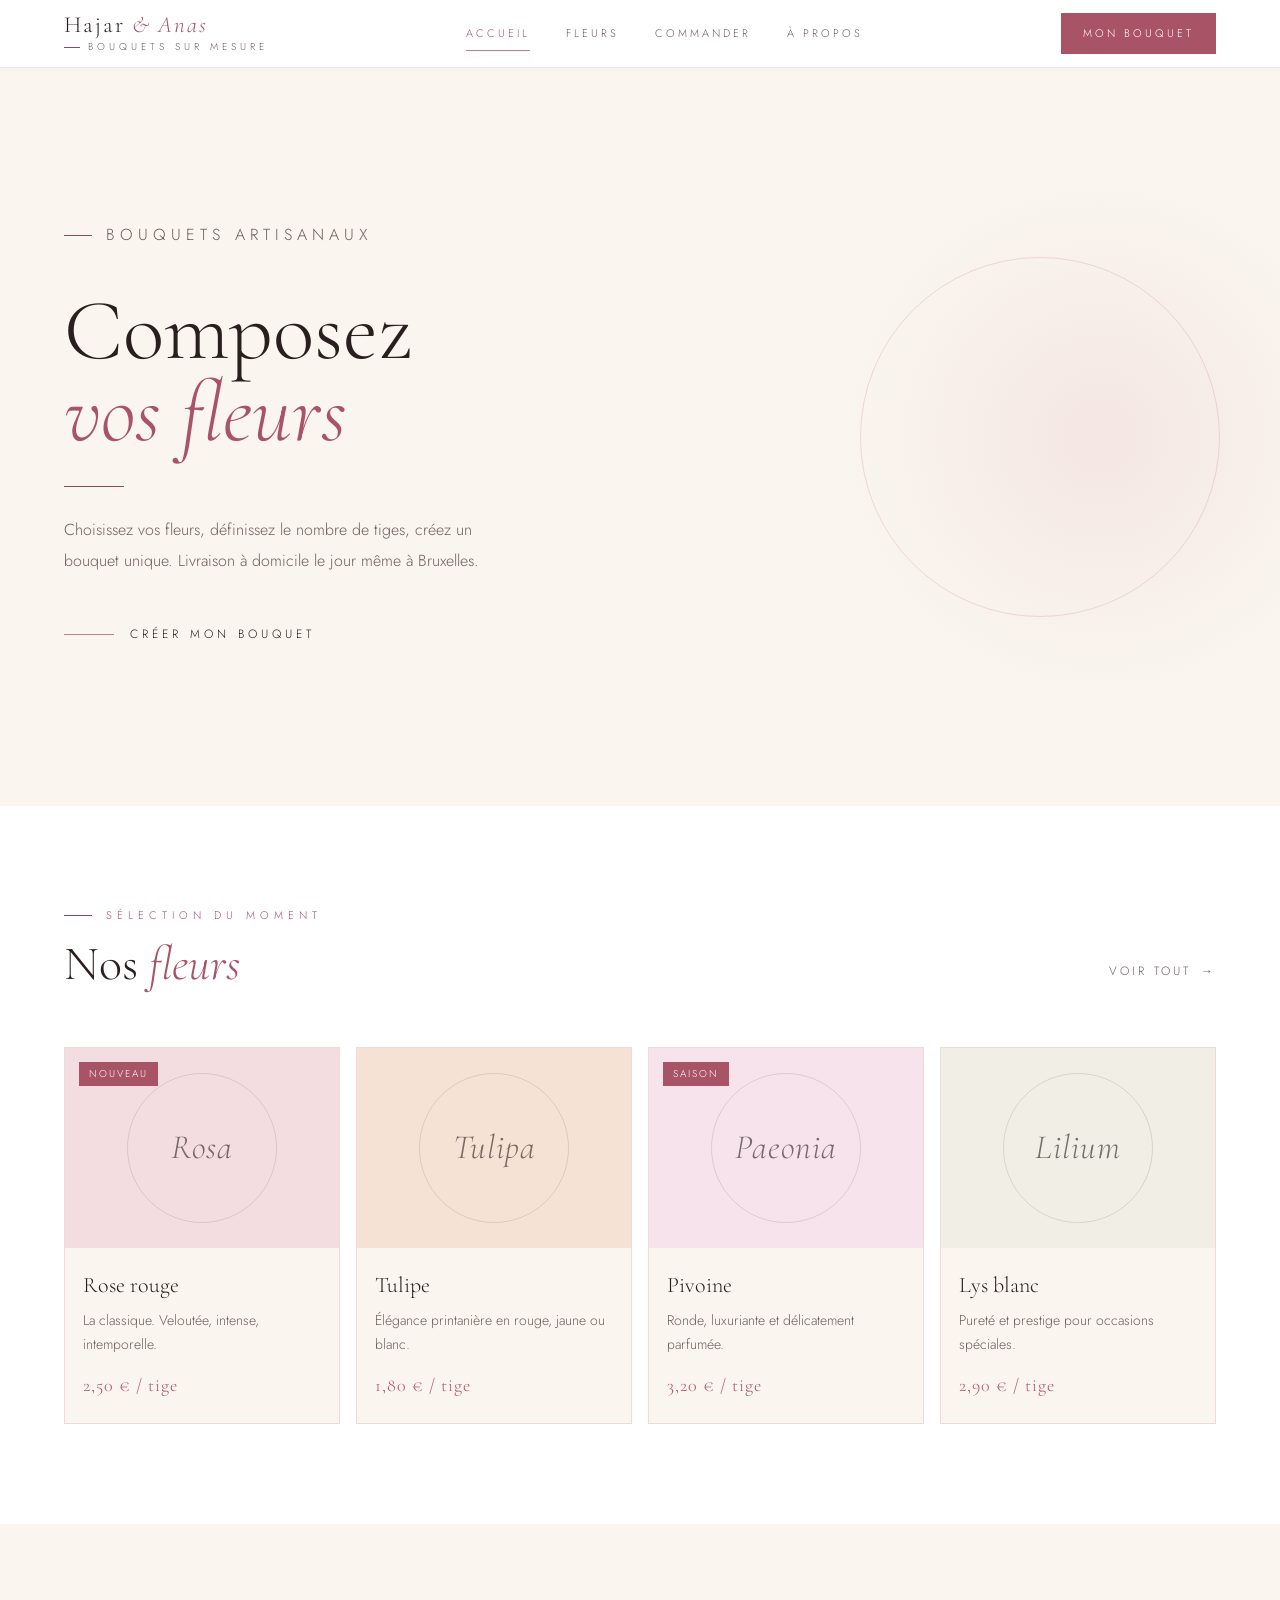
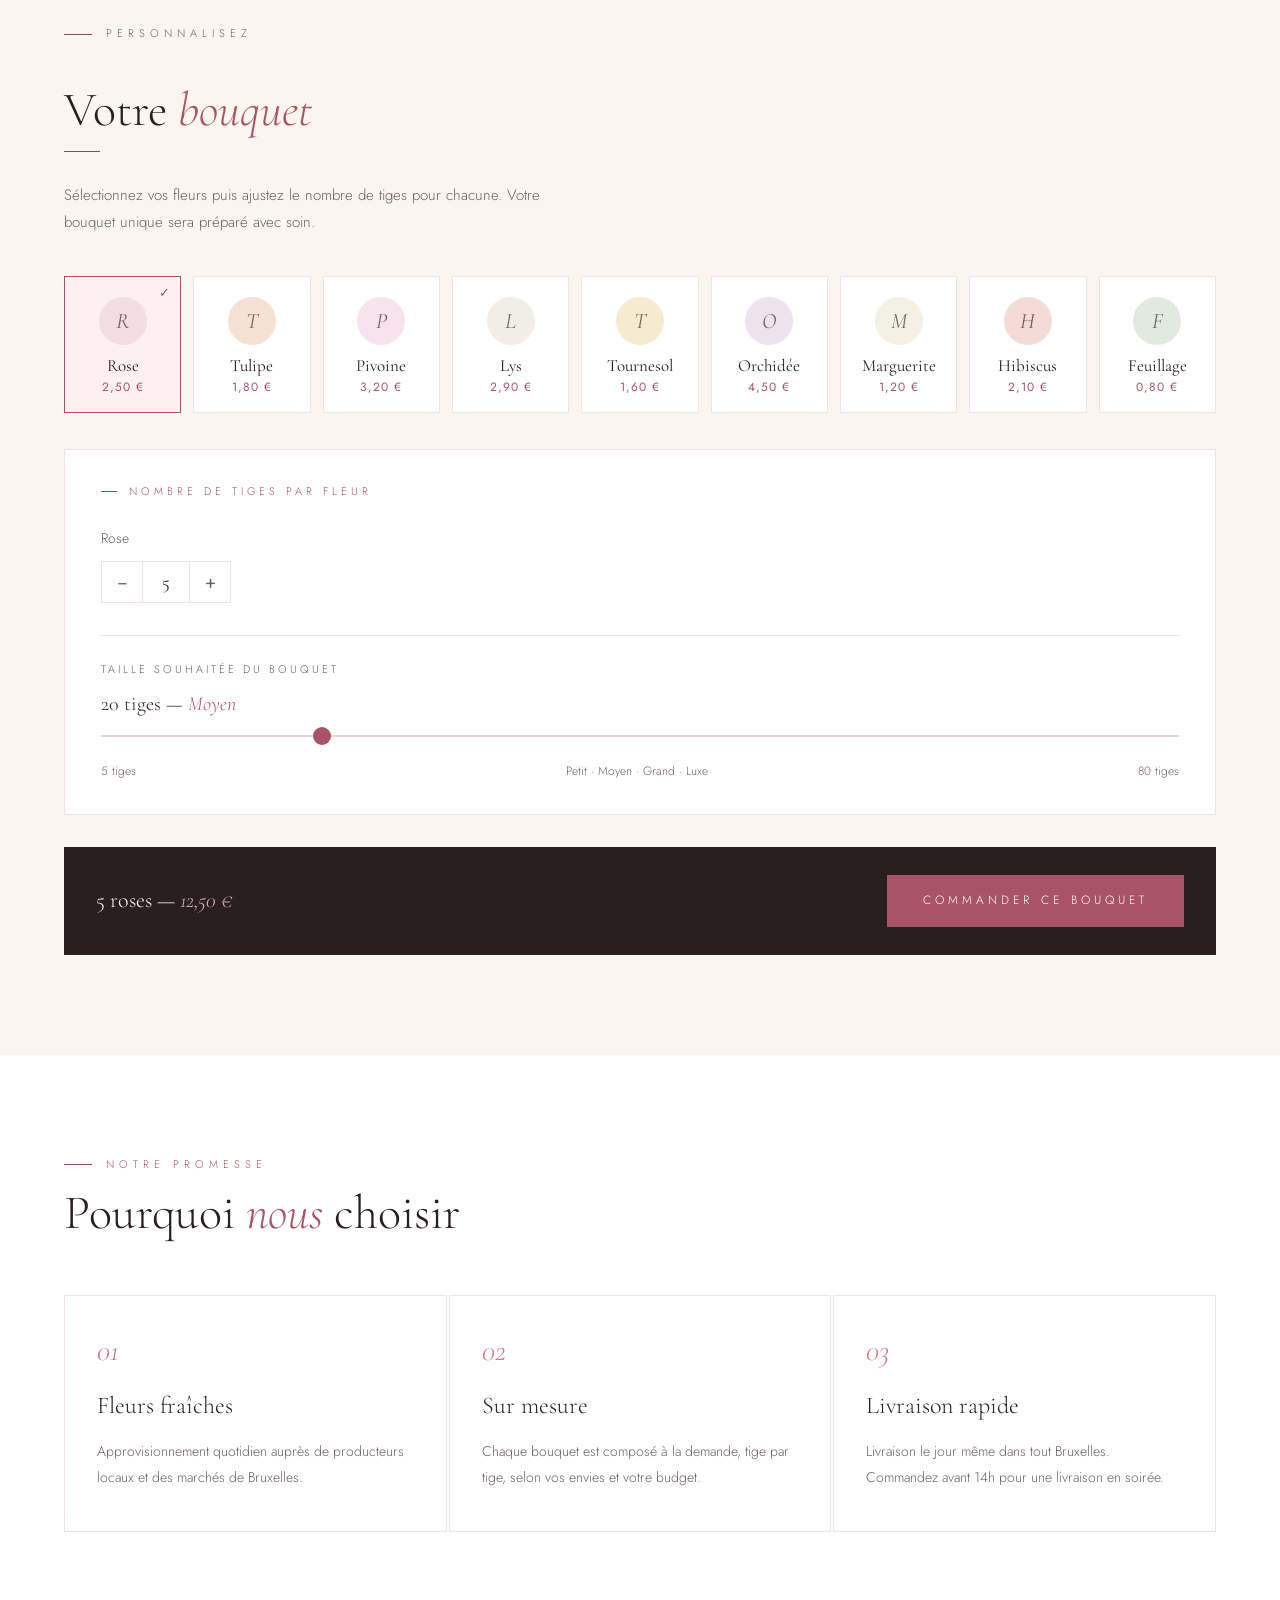
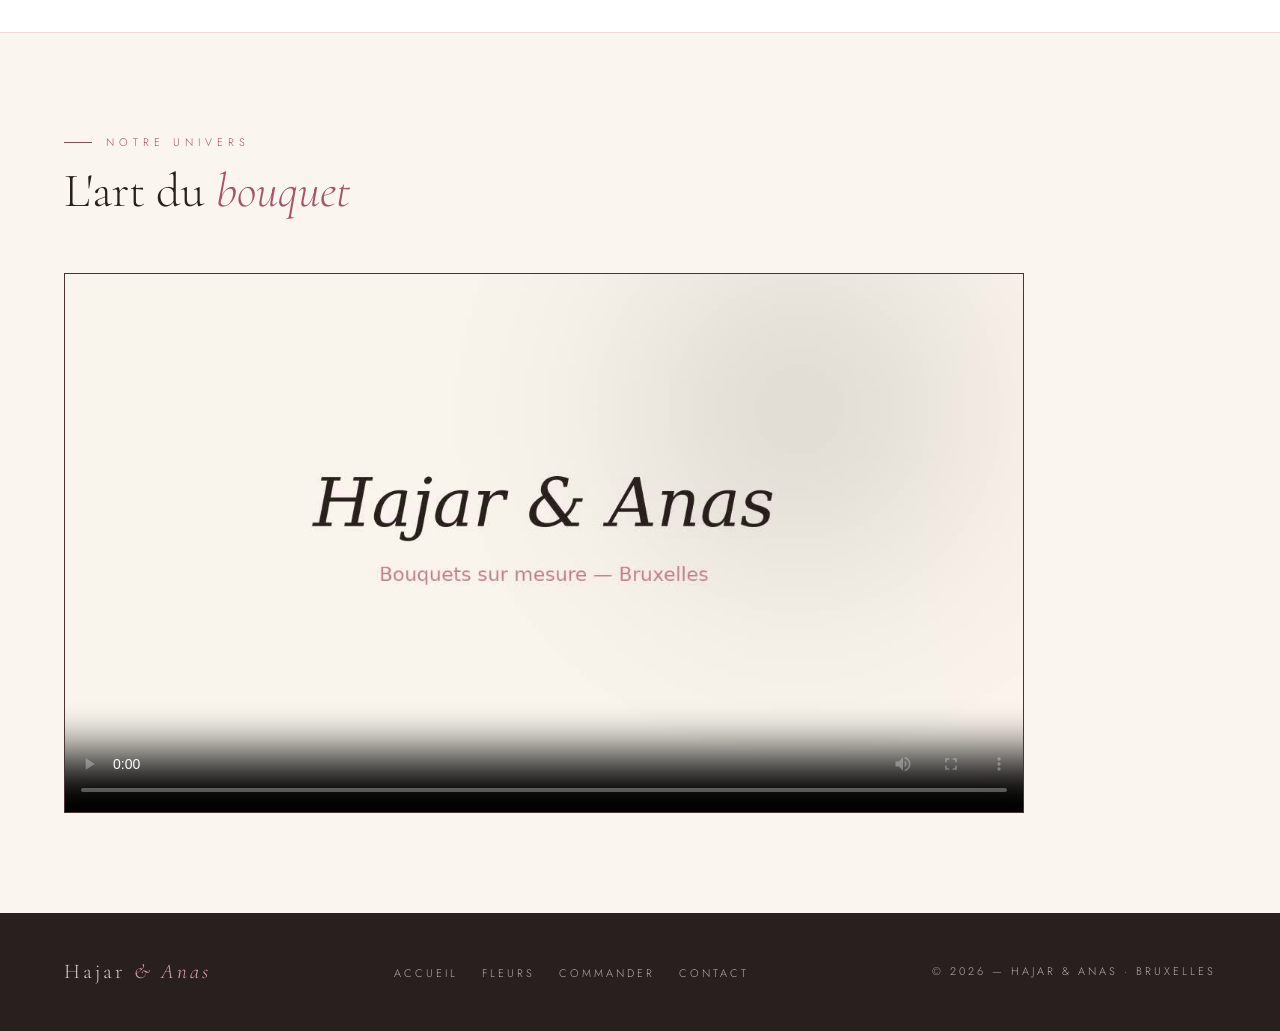
==== projets/hajar-anas/index.html @ c1e91f4e "Ajoute le projet Hajar & Anas (version améliorée) à la place de Ananas Co-Authored-By: Claude Opus 5" ====
<!DOCTYPE html>
<html lang="fr">
<head>
  <meta charset="UTF-8" />
  <meta name="viewport" content="width=device-width, initial-scale=1.0" />
  <title>Hajar &amp; Anas — Bouquets sur mesure</title>
  <meta name="description" content="Hajar &amp; Anas, fleuriste à Bruxelles : composez votre bouquet sur mesure, tige par tige, livré le jour même." />
  <link rel="preconnect" href="https://fonts.googleapis.com" />
  <link rel="preconnect" href="https://fonts.gstatic.com" crossorigin />
  <link rel="stylesheet" href="https://fonts.googleapis.com/css2?family=Cormorant+Garamond:ital,wght@0,300;0,400;1,300;1,400&amp;family=Jost:wght@200;300;400&amp;display=swap" />
  <link rel="stylesheet" href="css/commun.css" />
  <link rel="stylesheet" href="css/index.css" />
</head>
<body>

<a class="skip" href="#contenu">Aller au contenu</a>

<nav id="main-nav" aria-label="Navigation principale">
  <a id="logo" href="index.html" aria-label="Hajar et Anas, accueil">
    <span class="logo-nom">Hajar <em>&amp; Anas</em></span>
    <span class="logo-sub">Bouquets sur mesure</span>
  </a>

  <ul class="nav-links" id="menu">
    <li><a href="index.html" class="active" aria-current="page">Accueil</a></li>
    <li><a href="galerie.html">Fleurs</a></li>
    <li><a href="formulaire.html">Commander</a></li>
    <li><a href="index.html#pourquoi">À propos</a></li>
  </ul>

  <a href="formulaire.html" class="nav-cta">Mon bouquet</a>

  <button class="burger" type="button" aria-label="Ouvrir le menu" aria-expanded="false" aria-controls="menu">
    <span></span>
    <span></span>
    <span></span>
  </button>
</nav>

<header id="hero">
  <div class="hero-content">
    <p class="hero-eyebrow">Bouquets artisanaux</p>
    <h1>Composez<br /><em>vos fleurs</em></h1>
    <div class="hero-divider"></div>
    <p>Choisissez vos fleurs, définissez le nombre de tiges,
       créez un bouquet unique. Livraison à domicile
       le jour même à Bruxelles.</p>
    <a href="#configurateur" class="hero-cta">
      <span></span>
      Créer mon bouquet
    </a>
  </div>
</header>

<main id="contenu">

<section id="fleurs" aria-labelledby="titre-fleurs">
  <div class="section-head">
    <div>
      <p class="section-eyebrow">Sélection du moment</p>
      <h2 id="titre-fleurs">Nos <em>fleurs</em></h2>
    </div>
    <a href="galerie.html" class="section-link">Voir tout</a>
  </div>

  <div class="fleurs-grid">

    <article class="fleur-card">
      <div class="fleur-img teinte-rose">
        <span class="fleur-badge">Nouveau</span>
        <span class="fleur-latin" aria-hidden="true">Rosa</span>
      </div>
      <div class="fleur-body">
        <h3 class="fleur-nom"><a href="galerie.html">Rose rouge</a></h3>
        <p class="fleur-desc">La classique. Veloutée, intense, intemporelle.</p>
        <span class="fleur-prix">2,50 € / tige</span>
      </div>
    </article>

    <article class="fleur-card">
      <div class="fleur-img teinte-tulipe">
        <span class="fleur-latin" aria-hidden="true">Tulipa</span>
      </div>
      <div class="fleur-body">
        <h3 class="fleur-nom"><a href="galerie.html">Tulipe</a></h3>
        <p class="fleur-desc">Élégance printanière en rouge, jaune ou blanc.</p>
        <span class="fleur-prix">1,80 € / tige</span>
      </div>
    </article>

    <article class="fleur-card">
      <div class="fleur-img teinte-pivoine">
        <span class="fleur-badge">Saison</span>
        <span class="fleur-latin" aria-hidden="true">Paeonia</span>
      </div>
      <div class="fleur-body">
        <h3 class="fleur-nom"><a href="galerie.html">Pivoine</a></h3>
        <p class="fleur-desc">Ronde, luxuriante et délicatement parfumée.</p>
        <span class="fleur-prix">3,20 € / tige</span>
      </div>
    </article>

    <article class="fleur-card">
      <div class="fleur-img teinte-lys">
        <span class="fleur-latin" aria-hidden="true">Lilium</span>
      </div>
      <div class="fleur-body">
        <h3 class="fleur-nom"><a href="galerie.html">Lys blanc</a></h3>
        <p class="fleur-desc">Pureté et prestige pour occasions spéciales.</p>
        <span class="fleur-prix">2,90 € / tige</span>
      </div>
    </article>

  </div>
</section>

<section id="configurateur" aria-labelledby="titre-config">
  <p class="section-eyebrow">Personnalisez</p>
  <h2 id="titre-config">Votre <em>bouquet</em></h2>
  <p>Sélectionnez vos fleurs puis ajustez le nombre de tiges
     pour chacune. Votre bouquet unique sera préparé avec soin.</p>

  <!-- Chaque bouton choisit ou retire une fleur du bouquet -->
  <ul class="config-fleurs" aria-label="Choisir les fleurs du bouquet">
    <li><button type="button" class="config-fleur teinte-rose" data-fleur="rose" aria-pressed="true"><span class="config-pastille" aria-hidden="true">R</span><span class="config-fleur-nom">Rose</span><span class="config-fleur-prix">2,50 €</span></button></li>
    <li><button type="button" class="config-fleur teinte-tulipe" data-fleur="tulipe" aria-pressed="false"><span class="config-pastille" aria-hidden="true">T</span><span class="config-fleur-nom">Tulipe</span><span class="config-fleur-prix">1,80 €</span></button></li>
    <li><button type="button" class="config-fleur teinte-pivoine" data-fleur="pivoine" aria-pressed="false"><span class="config-pastille" aria-hidden="true">P</span><span class="config-fleur-nom">Pivoine</span><span class="config-fleur-prix">3,20 €</span></button></li>
    <li><button type="button" class="config-fleur teinte-lys" data-fleur="lys" aria-pressed="false"><span class="config-pastille" aria-hidden="true">L</span><span class="config-fleur-nom">Lys</span><span class="config-fleur-prix">2,90 €</span></button></li>
    <li><button type="button" class="config-fleur teinte-tournesol" data-fleur="tournesol" aria-pressed="false"><span class="config-pastille" aria-hidden="true">T</span><span class="config-fleur-nom">Tournesol</span><span class="config-fleur-prix">1,60 €</span></button></li>
    <li><button type="button" class="config-fleur teinte-orchidee" data-fleur="orchidee" aria-pressed="false"><span class="config-pastille" aria-hidden="true">O</span><span class="config-fleur-nom">Orchidée</span><span class="config-fleur-prix">4,50 €</span></button></li>
    <li><button type="button" class="config-fleur teinte-marguerite" data-fleur="marguerite" aria-pressed="false"><span class="config-pastille" aria-hidden="true">M</span><span class="config-fleur-nom">Marguerite</span><span class="config-fleur-prix">1,20 €</span></button></li>
    <li><button type="button" class="config-fleur teinte-hibiscus" data-fleur="hibiscus" aria-pressed="false"><span class="config-pastille" aria-hidden="true">H</span><span class="config-fleur-nom">Hibiscus</span><span class="config-fleur-prix">2,10 €</span></button></li>
    <li><button type="button" class="config-fleur teinte-feuillage" data-fleur="feuillage" aria-pressed="false"><span class="config-pastille" aria-hidden="true">F</span><span class="config-fleur-nom">Feuillage</span><span class="config-fleur-prix">0,80 €</span></button></li>
  </ul>

  <div class="compteur-wrap">
    <p class="compteur-titre">Nombre de tiges par fleur</p>

    <div class="compteur-row">
      <div class="compteur-item" data-fleur="rose">
        <span class="compteur-label" id="lbl-rose">Rose</span>
        <div class="compteur-ctrl">
          <button type="button" data-delta="-1" aria-label="Retirer une rose">−</button>
          <input class="compteur-val" type="number" name="rose" value="5" min="0" max="50" aria-labelledby="lbl-rose" />
          <button type="button" data-delta="1" aria-label="Ajouter une rose">+</button>
        </div>
      </div>
      <div class="compteur-item" data-fleur="tulipe">
        <span class="compteur-label" id="lbl-tulipe">Tulipe</span>
        <div class="compteur-ctrl">
          <button type="button" data-delta="-1" aria-label="Retirer une tulipe">−</button>
          <input class="compteur-val" type="number" name="tulipe" value="0" min="0" max="50" aria-labelledby="lbl-tulipe" />
          <button type="button" data-delta="1" aria-label="Ajouter une tulipe">+</button>
        </div>
      </div>
      <div class="compteur-item" data-fleur="pivoine">
        <span class="compteur-label" id="lbl-pivoine">Pivoine</span>
        <div class="compteur-ctrl">
          <button type="button" data-delta="-1" aria-label="Retirer une pivoine">−</button>
          <input class="compteur-val" type="number" name="pivoine" value="0" min="0" max="50" aria-labelledby="lbl-pivoine" />
          <button type="button" data-delta="1" aria-label="Ajouter une pivoine">+</button>
        </div>
      </div>
      <div class="compteur-item" data-fleur="lys">
        <span class="compteur-label" id="lbl-lys">Lys</span>
        <div class="compteur-ctrl">
          <button type="button" data-delta="-1" aria-label="Retirer un lys">−</button>
          <input class="compteur-val" type="number" name="lys" value="0" min="0" max="50" aria-labelledby="lbl-lys" />
          <button type="button" data-delta="1" aria-label="Ajouter un lys">+</button>
        </div>
      </div>
      <div class="compteur-item" data-fleur="tournesol">
        <span class="compteur-label" id="lbl-tournesol">Tournesol</span>
        <div class="compteur-ctrl">
          <button type="button" data-delta="-1" aria-label="Retirer un tournesol">−</button>
          <input class="compteur-val" type="number" name="tournesol" value="0" min="0" max="50" aria-labelledby="lbl-tournesol" />
          <button type="button" data-delta="1" aria-label="Ajouter un tournesol">+</button>
        </div>
      </div>
      <div class="compteur-item" data-fleur="orchidee">
        <span class="compteur-label" id="lbl-orchidee">Orchidée</span>
        <div class="compteur-ctrl">
          <button type="button" data-delta="-1" aria-label="Retirer une orchidée">−</button>
          <input class="compteur-val" type="number" name="orchidee" value="0" min="0" max="50" aria-labelledby="lbl-orchidee" />
          <button type="button" data-delta="1" aria-label="Ajouter une orchidée">+</button>
        </div>
      </div>
      <div class="compteur-item" data-fleur="marguerite">
        <span class="compteur-label" id="lbl-marguerite">Marguerite</span>
        <div class="compteur-ctrl">
          <button type="button" data-delta="-1" aria-label="Retirer une marguerite">−</button>
          <input class="compteur-val" type="number" name="marguerite" value="0" min="0" max="50" aria-labelledby="lbl-marguerite" />
          <button type="button" data-delta="1" aria-label="Ajouter une marguerite">+</button>
        </div>
      </div>
      <div class="compteur-item" data-fleur="hibiscus">
        <span class="compteur-label" id="lbl-hibiscus">Hibiscus</span>
        <div class="compteur-ctrl">
          <button type="button" data-delta="-1" aria-label="Retirer un hibiscus">−</button>
          <input class="compteur-val" type="number" name="hibiscus" value="0" min="0" max="50" aria-labelledby="lbl-hibiscus" />
          <button type="button" data-delta="1" aria-label="Ajouter un hibiscus">+</button>
        </div>
      </div>
      <div class="compteur-item" data-fleur="feuillage">
        <span class="compteur-label" id="lbl-feuillage">Feuillage</span>
        <div class="compteur-ctrl">
          <button type="button" data-delta="-1" aria-label="Retirer une tige de feuillage">−</button>
          <input class="compteur-val" type="number" name="feuillage" value="0" min="0" max="50" aria-labelledby="lbl-feuillage" />
          <button type="button" data-delta="1" aria-label="Ajouter une tige de feuillage">+</button>
        </div>
      </div>
      <p class="compteur-vide" hidden>Choisissez au moins une fleur ci-dessus.</p>
    </div>

    <div class="range-wrap">
      <label class="range-label" for="total-tiges">Taille souhaitée du bouquet</label>
      <output class="taille-valeur" for="total-tiges" id="total-tiges-valeur">20 tiges — <em>Moyen</em></output>
      <input type="range" id="total-tiges" name="taille" min="5" max="80" value="20" />
      <div class="range-vals">
        <span>5 tiges</span>
        <span>Petit · Moyen · Grand · Luxe</span>
        <span>80 tiges</span>
      </div>
    </div>
  </div>

  <div class="config-recap">
    <p class="recap-text" id="recap-text" aria-live="polite">5 roses — bouquet <em>sur mesure</em></p>
    <a href="formulaire.html?rose=5&amp;taille=20" class="btn-commander" id="btn-commander">Commander ce bouquet</a>
  </div>

</section>

<section id="pourquoi" aria-labelledby="titre-pourquoi">
  <div class="section-head">
    <div>
      <p class="section-eyebrow">Notre promesse</p>
      <h2 id="titre-pourquoi">Pourquoi <em>nous</em> choisir</h2>
    </div>
  </div>

  <div class="atouts">
    <div class="atout">
      <span class="atout-num" aria-hidden="true">01</span>
      <h3>Fleurs fraîches</h3>
      <p>Approvisionnement quotidien auprès de producteurs locaux
         et des marchés de Bruxelles.</p>
    </div>
    <div class="atout">
      <span class="atout-num" aria-hidden="true">02</span>
      <h3>Sur mesure</h3>
      <p>Chaque bouquet est composé à la demande, tige par tige,
         selon vos envies et votre budget.</p>
    </div>
    <div class="atout">
      <span class="atout-num" aria-hidden="true">03</span>
      <h3>Livraison rapide</h3>
      <p>Livraison le jour même dans tout Bruxelles.
         Commandez avant 14h pour une livraison en soirée.</p>
    </div>
  </div>
</section>

<section id="video-section" aria-labelledby="titre-video">
  <div class="section-head">
    <div>
      <p class="section-eyebrow">Notre univers</p>
      <h2 id="titre-video">L'art du <em>bouquet</em></h2>
    </div>
  </div>
  <div class="video-wrap">
    <video controls poster="videos/atelier-poster.jpg" preload="metadata">
      <source src="videos/atelier.mp4" type="video/mp4" />
      Votre navigateur ne prend pas en charge la lecture vidéo intégrée.
      Vous pouvez <a href="videos/atelier.mp4">télécharger la vidéo</a>.
    </video>
  </div>
</section>

</main>

<footer id="site-footer">
  <span class="footer-logo">Hajar <em>&amp; Anas</em></span>
  <ul class="footer-links">
    <li><a href="index.html">Accueil</a></li>
    <li><a href="galerie.html">Fleurs</a></li>
    <li><a href="formulaire.html">Commander</a></li>
    <li><a href="formulaire.html#commande">Contact</a></li>
  </ul>
  <span class="footer-copy">© 2026 — Hajar &amp; Anas · Bruxelles</span>
</footer>

<script src="js/script.js"></script>
</body>
</html>
---- projets/hajar-anas/css/commun.css ----
/* Hajar & Anas — styles communs aux 3 pages
   (couleurs, menu, burger, titres de section, compteurs, curseur, pied de page, responsive) */

*, *::before, *::after { box-sizing: border-box; margin: 0; padding: 0; }

/* couleurs du site */
:root {
  --rose:       #c97b8a;   /* décoratif : traits, cercles, pastilles */
  --rose-fonce: #a95466;   /* petits textes et boutons : contraste suffisant */
  --rose-dim:   #8a4a57;
  --rose-pale:  #fdf0f2;
  --vert:       #3d5a3e;
  --creme:      #fdf8f2;
  --fond:       #faf5ef;
  --blanc:      #ffffff;
  --texte:      #2a1f1f;
  --muted:      #6e5f5f;
  --sep:        rgba(201,120,138,0.22);
  --serif:      'Cormorant Garamond', Georgia, serif;
  --sans:       'Jost', Arial, sans-serif;
}

/* Teinte propre à chaque fleur (remplace les emojis) */
.teinte-rose       { --teinte: #f3dde1; }
.teinte-tulipe     { --teinte: #f6e2d4; }
.teinte-pivoine    { --teinte: #f7e3eb; }
.teinte-lys        { --teinte: #f1eee6; }
.teinte-tournesol  { --teinte: #f6ebcf; }
.teinte-orchidee   { --teinte: #eee2ee; }
.teinte-marguerite { --teinte: #f3f1e4; }
.teinte-hibiscus   { --teinte: #f5dbd6; }
.teinte-feuillage  { --teinte: #e2eadf; }

html { scroll-behavior: smooth; }

body {
  background: var(--creme);
  color: var(--texte);
  font-family: var(--sans);
  font-weight: 300;
  font-size: 15px;
  line-height: 1.8;
  -webkit-text-size-adjust: 100%;
}

img, video { max-width: 100%; }

/* Texte lu par les lecteurs d'écran mais invisible à l'écran */
.sr-only {
  position: absolute;
  width: 1px; height: 1px;
  overflow: hidden;
  clip: rect(0 0 0 0);
  white-space: nowrap;
}

/* Lien d'évitement pour la navigation au clavier */
.skip {
  position: absolute;
  left: 12px; top: -60px;
  z-index: 300;
  background: var(--rose-fonce);
  color: var(--blanc);
  padding: 8px 14px;
  font-size: 13px;
  text-decoration: none;
}
.skip:focus { top: 12px; }

a:focus-visible,
button:focus-visible,
input:focus-visible,
select:focus-visible,
textarea:focus-visible {
  outline: 2px solid var(--rose-fonce);
  outline-offset: 3px;
}

/* ════════════════════════════════
   MENU
════════════════════════════════ */
#main-nav {
  position: sticky;
  top: 0;
  z-index: 100;
  background: var(--blanc);
  border-bottom: 1px solid var(--sep);
  display: flex;
  align-items: center;
  justify-content: space-between;
  gap: 20px;
  padding: 0 5%;
  height: 68px;
}

#logo { display: flex; flex-direction: column; text-decoration: none; gap: 2px; }

.logo-nom {
  font-family: var(--serif);
  font-size: 23px;
  font-weight: 300;
  color: var(--texte);
  letter-spacing: 2px;
  line-height: 1.1;
}

.logo-nom em { font-style: italic; color: var(--rose-fonce); }

.logo-sub {
  font-size: 10px;
  letter-spacing: 4px;
  text-transform: uppercase;
  color: var(--muted);
  line-height: 1.4;
}

.logo-sub::before {
  content: '';
  display: inline-block;
  width: 16px;
  height: 1px;
  background: var(--rose-dim);
  margin-right: 8px;
  vertical-align: middle;
}

.nav-links { display: flex; list-style: none; }

.nav-links a {
  display: block;
  padding: 12px 18px;
  font-size: 11px;
  letter-spacing: 3px;
  text-transform: uppercase;
  text-decoration: none;
  color: var(--muted);
  transition: color 0.3s;
  position: relative;
}

.nav-links a:hover,
.nav-links a.active { color: var(--rose-fonce); }

/* Soulignement de la page active */
.nav-links a.active::after {
  content: '';
  position: absolute;
  bottom: 4px; left: 18px; right: 18px;
  height: 1px;
  background: var(--rose);
}

.nav-cta {
  text-decoration: none;
  font-size: 11px;
  letter-spacing: 3px;
  text-transform: uppercase;
  color: var(--blanc);
  background: var(--rose-fonce);
  padding: 11px 22px;
  white-space: nowrap;
  transition: background 0.3s;
}

.nav-cta:hover { background: var(--rose-dim); }

/* Bouton burger (mobile) */
.burger {
  display: none;
  flex-direction: column;
  justify-content: center;
  gap: 6px;
  width: 44px;
  height: 44px;
  padding: 10px;
  background: none;
  border: none;
  cursor: pointer;
}

.burger span {
  display: block;
  width: 24px;
  height: 1px;
  background: var(--texte);
  transition: transform 0.3s, opacity 0.3s;
}

/* Le burger se transforme en croix quand le menu est ouvert */
.burger[aria-expanded="true"] span:nth-child(1) { transform: translateY(7px) rotate(45deg); }
.burger[aria-expanded="true"] span:nth-child(2) { opacity: 0; }
.burger[aria-expanded="true"] span:nth-child(3) { transform: translateY(-7px) rotate(-45deg); }

/* ════════════════════════════════
   PETITS TITRES DE SECTION
════════════════════════════════ */
.eyebrow,
.hero-eyebrow,
.section-eyebrow {
  font-size: 11px;
  letter-spacing: 5px;
  text-transform: uppercase;
  color: var(--rose-fonce);
  display: flex;
  align-items: center;
  gap: 14px;
  margin-bottom: 18px;
}

.eyebrow::before,
.hero-eyebrow::before,
.section-eyebrow::before {
  content: '';
  display: inline-block;
  width: 28px;
  height: 1px;
  background: var(--rose-dim);
}

/* ════════════════════════════════
   VISUEL D'UNE FLEUR (remplace les emojis)
════════════════════════════════ */
.fleur-img {
  width: 100%;
  overflow: hidden;
  background: var(--teinte, #f0e8e0);
  display: flex;
  align-items: center;
  justify-content: center;
  position: relative;
}

/* Cercle fin décoratif */
.fleur-img::after {
  content: '';
  position: absolute;
  top: 50%; left: 50%;
  width: 150px; height: 150px;
  transform: translate(-50%, -50%);
  border-radius: 50%;
  border: 1px solid rgba(42,31,31,0.12);
  transition: width 0.6s, height 0.6s;
  pointer-events: none;
}

.fleur-card:hover .fleur-img::after { width: 175px; height: 175px; }

/* Nom latin en grand, comme une planche botanique */
.fleur-latin {
  font-family: var(--serif);
  font-style: italic;
  font-size: 34px;
  font-weight: 300;
  color: rgba(42,31,31,0.62);
  letter-spacing: 1px;
  position: relative;
  z-index: 1;
}

/* Si une vraie photo est ajoutée dans .fleur-img, elle recouvre le visuel */
.fleur-img img {
  position: absolute;
  inset: 0;
  width: 100%;
  height: 100%;
  object-fit: cover;
  display: block;
  z-index: 2;
  transition: transform 0.6s, opacity 0.4s;
}

.fleur-badge {
  position: absolute;
  top: 14px; left: 14px;
  background: var(--rose-fonce);
  color: var(--blanc);
  font-size: 10px;
  letter-spacing: 2px;
  text-transform: uppercase;
  padding: 4px 10px;
  z-index: 3;
  line-height: 1.6;
}

.fleur-badge.vert { background: var(--vert); }

/* ════════════════════════════════
   COMPTEURS DE TIGES (− 5 +)
════════════════════════════════ */
.compteur-ctrl {
  display: flex;
  align-items: center;
  border: 1px solid var(--sep);
  background: var(--blanc);
  width: fit-content;
}

.compteur-ctrl button {
  display: flex;
  align-items: center;
  justify-content: center;
  width: 40px;
  height: 40px;
  font-size: 18px;
  font-family: var(--sans);
  color: var(--muted);
  background: transparent;
  border: none;
  cursor: pointer;
  user-select: none;
  transition: background 0.3s, color 0.3s;
}

.compteur-ctrl button:hover { background: var(--fond); color: var(--rose-fonce); }

.compteur-val {
  width: 48px;
  height: 40px;
  text-align: center;
  border: none;
  border-left: 1px solid var(--sep);
  border-right: 1px solid var(--sep);
  background: var(--blanc);
  font-family: var(--serif);
  font-size: 19px;
  color: var(--texte);
  -moz-appearance: textfield;
}

.compteur-val::-webkit-outer-spin-button,
.compteur-val::-webkit-inner-spin-button { -webkit-appearance: none; margin: 0; }

/* ════════════════════════════════
   CURSEUR « TAILLE DU BOUQUET »
════════════════════════════════ */
input[type="range"] {
  -webkit-appearance: none;
  appearance: none;
  width: 100%;
  height: 24px;
  background: transparent;
  cursor: pointer;
}

input[type="range"]::-webkit-slider-runnable-track { height: 2px; background: rgba(201,123,138,0.35); }
input[type="range"]::-moz-range-track { height: 2px; background: rgba(201,123,138,0.35); }

input[type="range"]::-webkit-slider-thumb {
  -webkit-appearance: none;
  width: 18px; height: 18px;
  margin-top: -8px;
  background: var(--rose-fonce);
  border-radius: 50%;
}

input[type="range"]::-moz-range-thumb {
  width: 18px; height: 18px;
  border: none;
  background: var(--rose-fonce);
  border-radius: 50%;
}

.taille-valeur {
  display: block;
  font-family: var(--serif);
  font-size: 20px;
  color: var(--texte);
  margin: 6px 0 2px;
}

.taille-valeur em { font-style: italic; color: var(--rose-fonce); }

/* ════════════════════════════════
   PIED DE PAGE
════════════════════════════════ */
#site-footer {
  background: var(--texte);
  padding: 40px 5%;
  display: flex;
  justify-content: space-between;
  align-items: center;
  flex-wrap: wrap;
  gap: 16px;
}

.footer-logo {
  font-family: var(--serif);
  font-size: 21px;
  color: #d8cfcc;
  letter-spacing: 3px;
}

.footer-logo em { font-style: italic; color: #d9a3ad; }

.footer-copy {
  font-size: 11px;
  letter-spacing: 3px;
  text-transform: uppercase;
  color: #b9aeab;
}

.footer-links { display: flex; gap: 24px; list-style: none; }

.footer-links a {
  font-size: 11px;
  letter-spacing: 3px;
  text-transform: uppercase;
  color: #b9aeab;
  text-decoration: none;
  transition: color 0.3s;
}

.footer-links a:hover { color: #d9a3ad; }

/* Messages des formulaires (erreur / confirmation) */
.form-message { font-size: 14px; line-height: 1.6; margin-top: 14px; }
.form-message:empty { display: none; }
.form-message.ok { color: var(--vert); }
.form-message.err { color: #a3302f; }

/* ════════════════════════════════
   RESPONSIVE
════════════════════════════════ */
@media (max-width: 860px) {
  .nav-cta { display: none; }
  .burger { display: flex; }

  .nav-links {
    display: none;
    flex-direction: column;
    position: absolute;
    top: 68px; left: 0; right: 0;
    background: var(--blanc);
    border-bottom: 1px solid var(--sep);
    padding: 8px 5% 16px;
    box-shadow: 0 12px 24px rgba(42,31,31,0.06);
  }

  .nav-links.ouvert { display: flex; }
  .nav-links a { padding: 14px 0; }
  .nav-links a.active::after { left: 0; right: auto; width: 40px; bottom: 8px; }

  #site-footer { flex-direction: column; align-items: flex-start; gap: 20px; }
  .footer-links { flex-wrap: wrap; gap: 16px; }
}

@media (prefers-reduced-motion: reduce) {
  html { scroll-behavior: auto; }
  *, *::before, *::after { transition: none !important; }
}
---- projets/hajar-anas/css/index.css ----
/* Hajar & Anas — page d'accueil (les styles communs sont dans commun.css) */

/* ════════════════════════════════
   HERO
════════════════════════════════ */
#hero {
  min-height: 82vh;
  display: flex;
  align-items: center;
  padding: 80px 5%;
  position: relative;
  overflow: hidden;
  background: var(--fond);
}

/* Halo rose et cercle fin en position absolue */
#hero::before {
  content: '';
  position: absolute;
  right: -80px; top: 50%;
  transform: translateY(-50%);
  width: 520px; height: 520px;
  border-radius: 50%;
  background: radial-gradient(circle, rgba(201,123,138,0.12) 0%, transparent 70%);
  pointer-events: none;
}

#hero::after {
  content: '';
  position: absolute;
  right: 60px; top: 50%;
  transform: translateY(-50%);
  width: 360px; height: 360px;
  border-radius: 50%;
  border: 1px solid rgba(201,123,138,0.25);
  pointer-events: none;
}

.hero-content { max-width: 560px; position: relative; z-index: 1; }

.hero-eyebrow { margin-bottom: 24px; }

#hero h1 {
  font-family: var(--serif);
  font-size: clamp(52px, 7vw, 86px);
  font-weight: 300;
  line-height: 0.95;
  color: var(--texte);
  margin-bottom: 32px;
}

#hero h1 em { font-style: italic; color: var(--rose-fonce); display: block; }

.hero-divider { width: 60px; height: 1px; background: var(--rose-dim); margin-bottom: 28px; }

#hero p {
  font-size: 16px;
  color: var(--muted);
  line-height: 1.9;
  max-width: 420px;
  margin-bottom: 40px;
}

.hero-cta {
  display: inline-flex;
  align-items: center;
  gap: 16px;
  text-decoration: none;
  font-size: 12px;
  letter-spacing: 4px;
  text-transform: uppercase;
  color: var(--texte);
  padding: 8px 0;
  transition: gap 0.4s, color 0.3s;
}

.hero-cta:hover { gap: 26px; color: var(--rose-fonce); }

.hero-cta span {
  display: block;
  width: 50px; height: 1px;
  background: var(--rose);
  transition: width 0.4s;
}

.hero-cta:hover span { width: 70px; }

/* ════════════════════════════════
   EN-TÊTES DE SECTION
════════════════════════════════ */
#fleurs,
#pourquoi { padding: 100px 5%; background: var(--blanc); }

.section-head {
  display: flex;
  align-items: flex-end;
  justify-content: space-between;
  margin-bottom: 56px;
  flex-wrap: wrap;
  gap: 20px;
}

.section-eyebrow { margin-bottom: 12px; }

.section-head h2,
#configurateur h2 {
  font-family: var(--serif);
  font-size: clamp(34px, 4vw, 48px);
  font-weight: 300;
  color: var(--texte);
  line-height: 1.1;
}

.section-head h2 em,
#configurateur h2 em { font-style: italic; color: var(--rose-fonce); }

.section-link {
  font-size: 12px;
  letter-spacing: 3px;
  text-transform: uppercase;
  color: var(--muted);
  text-decoration: none;
  display: flex;
  align-items: center;
  gap: 10px;
  padding: 8px 0;
  transition: color 0.3s, gap 0.3s;
  white-space: nowrap;
}

.section-link::after { content: '→'; }
.section-link:hover { color: var(--rose-fonce); gap: 16px; }

/* ════════════════════════════════
   NOS FLEURS (4 cartes)
════════════════════════════════ */
.fleurs-grid {
  display: grid;
  grid-template-columns: repeat(4, 1fr);
  gap: 16px;
}

.fleur-card {
  background: var(--fond);
  border: 1px solid var(--sep);
  overflow: hidden;
  position: relative;
  transition: border-color 0.4s, transform 0.4s;
}

.fleur-card:hover { border-color: rgba(201,123,138,0.45); transform: translateY(-4px); }

.fleur-card .fleur-img { height: 200px; }
.fleur-card:hover .fleur-img img { transform: scale(1.06); }

.fleur-body { padding: 18px 18px 22px; }

.fleur-nom {
  font-family: var(--serif);
  font-size: 22px;
  font-weight: 300;
  color: var(--texte);
  margin-bottom: 4px;
}

/* Le lien du titre rend toute la carte cliquable */
.fleur-nom a { color: inherit; text-decoration: none; }
.fleur-nom a::after { content: ''; position: absolute; inset: 0; z-index: 4; }

.fleur-desc { font-size: 14px; color: var(--muted); margin-bottom: 12px; line-height: 1.7; }

.fleur-prix { font-family: var(--serif); font-size: 18px; color: var(--rose-fonce); letter-spacing: 1px; }

/* ════════════════════════════════
   CONFIGURATEUR
════════════════════════════════ */
#configurateur { padding: 100px 5%; background: var(--fond); }

#configurateur h2 { margin-bottom: 10px; }

#configurateur h2::after {
  content: '';
  display: block;
  width: 36px; height: 1px;
  background: var(--rose-dim);
  margin-top: 14px;
  margin-bottom: 30px;
}

#configurateur > p { color: var(--muted); max-width: 520px; margin-bottom: 40px; }

.config-fleurs {
  display: grid;
  grid-template-columns: repeat(9, 1fr);
  gap: 12px;
  margin-bottom: 36px;
  list-style: none;
}

.config-fleur {
  width: 100%;
  border: 1px solid var(--sep);
  background: var(--blanc);
  padding: 20px 12px 16px;
  text-align: center;
  cursor: pointer;
  font-family: var(--sans);
  color: var(--texte);
  transition: border-color 0.3s, background 0.3s;
  position: relative;
}

.config-fleur:hover { border-color: rgba(201,123,138,0.50); background: var(--rose-pale); }

.config-fleur[aria-pressed="true"] { border-color: var(--rose-fonce); background: var(--rose-pale); }

/* Coche de la fleur choisie */
.config-fleur[aria-pressed="true"]::after {
  content: '✓';
  position: absolute;
  top: 6px; right: 10px;
  font-size: 13px;
  color: var(--rose-fonce);
}

.config-pastille {
  display: flex;
  align-items: center;
  justify-content: center;
  width: 48px; height: 48px;
  margin: 0 auto 10px;
  border-radius: 50%;
  background: var(--teinte);
  font-family: var(--serif);
  font-style: italic;
  font-size: 22px;
  color: rgba(42,31,31,0.65);
}

.config-fleur-nom { display: block; font-family: var(--serif); font-size: 17px; margin-bottom: 2px; }
.config-fleur-prix { display: block; font-size: 12px; color: var(--rose-fonce); letter-spacing: 1px; }

/* Compteurs */
.compteur-wrap {
  background: var(--blanc);
  border: 1px solid var(--sep);
  padding: 32px 36px;
  margin-bottom: 32px;
}

.compteur-titre {
  font-size: 11px;
  letter-spacing: 4px;
  text-transform: uppercase;
  color: var(--rose-fonce);
  margin-bottom: 24px;
  display: flex;
  align-items: center;
  gap: 12px;
}

.compteur-titre::before {
  content: '';
  display: inline-block;
  width: 16px; height: 1px;
  background: var(--rose-dim);
}

.compteur-row { display: flex; flex-wrap: wrap; gap: 28px 32px; align-items: flex-start; }

.compteur-item { display: flex; flex-direction: column; gap: 10px; min-width: 140px; }
.compteur-item[hidden] { display: none; }

.compteur-label { font-size: 14px; color: var(--muted); }

.compteur-vide { font-size: 14px; color: var(--muted); }

.range-wrap { margin-top: 32px; padding-top: 24px; border-top: 1px solid var(--sep); }

.range-label {
  font-size: 11px;
  letter-spacing: 3px;
  text-transform: uppercase;
  color: var(--muted);
  display: block;
}

.range-vals { display: flex; justify-content: space-between; gap: 10px; margin-top: 4px; }
.range-vals span { font-size: 12px; color: var(--muted); }

/* Bandeau récapitulatif */
.config-recap {
  background: var(--texte);
  padding: 28px 32px;
  display: flex;
  align-items: center;
  justify-content: space-between;
  gap: 20px;
  flex-wrap: wrap;
}

.recap-text { font-family: var(--serif); font-size: 22px; font-weight: 300; color: var(--creme); }
.recap-text em { font-style: italic; color: #e3b3bc; }

.btn-commander {
  display: inline-block;
  padding: 15px 36px;
  background: var(--rose-fonce);
  color: var(--blanc);
  font-size: 12px;
  letter-spacing: 4px;
  text-transform: uppercase;
  text-decoration: none;
  transition: background 0.3s;
}

.btn-commander:hover { background: var(--rose); }

.btn-commander[aria-disabled="true"] { opacity: 0.5; pointer-events: none; }

/* ════════════════════════════════
   POURQUOI NOUS
════════════════════════════════ */
.atouts { display: grid; grid-template-columns: repeat(3, 1fr); gap: 2px; }

.atout {
  padding: 40px 32px;
  border: 1px solid var(--sep);
  position: relative;
  transition: border-color 0.4s;
}

/* Trait rose qui se déploie au survol */
.atout::before {
  content: '';
  position: absolute;
  top: 0; left: 0;
  width: 0; height: 2px;
  background: var(--rose);
  transition: width 0.5s;
}

.atout:hover { border-color: rgba(201,123,138,0.40); }
.atout:hover::before { width: 100%; }

.atout-num {
  display: block;
  font-family: var(--serif);
  font-size: 30px;
  font-style: italic;
  color: var(--rose);
  line-height: 1;
  margin-bottom: 18px;
}

.atout h3 { font-family: var(--serif); font-size: 24px; font-weight: 300; color: var(--texte); margin-bottom: 10px; }
.atout p { font-size: 14px; color: var(--muted); line-height: 1.9; }

/* ════════════════════════════════
   VIDÉO
════════════════════════════════ */
#video-section { padding: 100px 5%; background: var(--fond); border-top: 1px solid var(--sep); }

.video-wrap {
  position: relative;
  width: 100%;
  max-width: 960px;
  aspect-ratio: 16 / 9;
  overflow: hidden;
  border: 1px solid var(--sep);
  background: var(--texte);
}

.video-wrap video {
  position: absolute;
  inset: 0;
  width: 100%;
  height: 100%;
  object-fit: cover;
}

/* ════════════════════════════════
   RESPONSIVE
════════════════════════════════ */
@media (max-width: 1100px) {
  .config-fleurs { grid-template-columns: repeat(5, 1fr); }
}

@media (max-width: 860px) {
  #hero { padding: 64px 6%; min-height: auto; }
  #hero::after { display: none; }

  .fleurs-grid { grid-template-columns: repeat(2, 1fr); }
  .atouts { grid-template-columns: 1fr 1fr; }

  #fleurs, #pourquoi, #configurateur, #video-section { padding: 72px 5%; }
}

@media (max-width: 480px) {
  #hero { padding: 48px 5%; }

  .fleurs-grid { grid-template-columns: 1fr; }
  .config-fleurs { grid-template-columns: repeat(3, 1fr); gap: 8px; }
  .config-fleur { padding: 14px 4px 12px; }
  .atouts { grid-template-columns: 1fr; }

  .section-head { flex-direction: column; align-items: flex-start; }

  .compteur-wrap { padding: 24px 20px; }
  .compteur-row { gap: 20px; }
  .compteur-item { min-width: 130px; }
  .range-vals span:nth-child(2) { display: none; }
  .config-recap { flex-direction: column; align-items: stretch; padding: 24px 20px; }
  .btn-commander { text-align: center; }
}
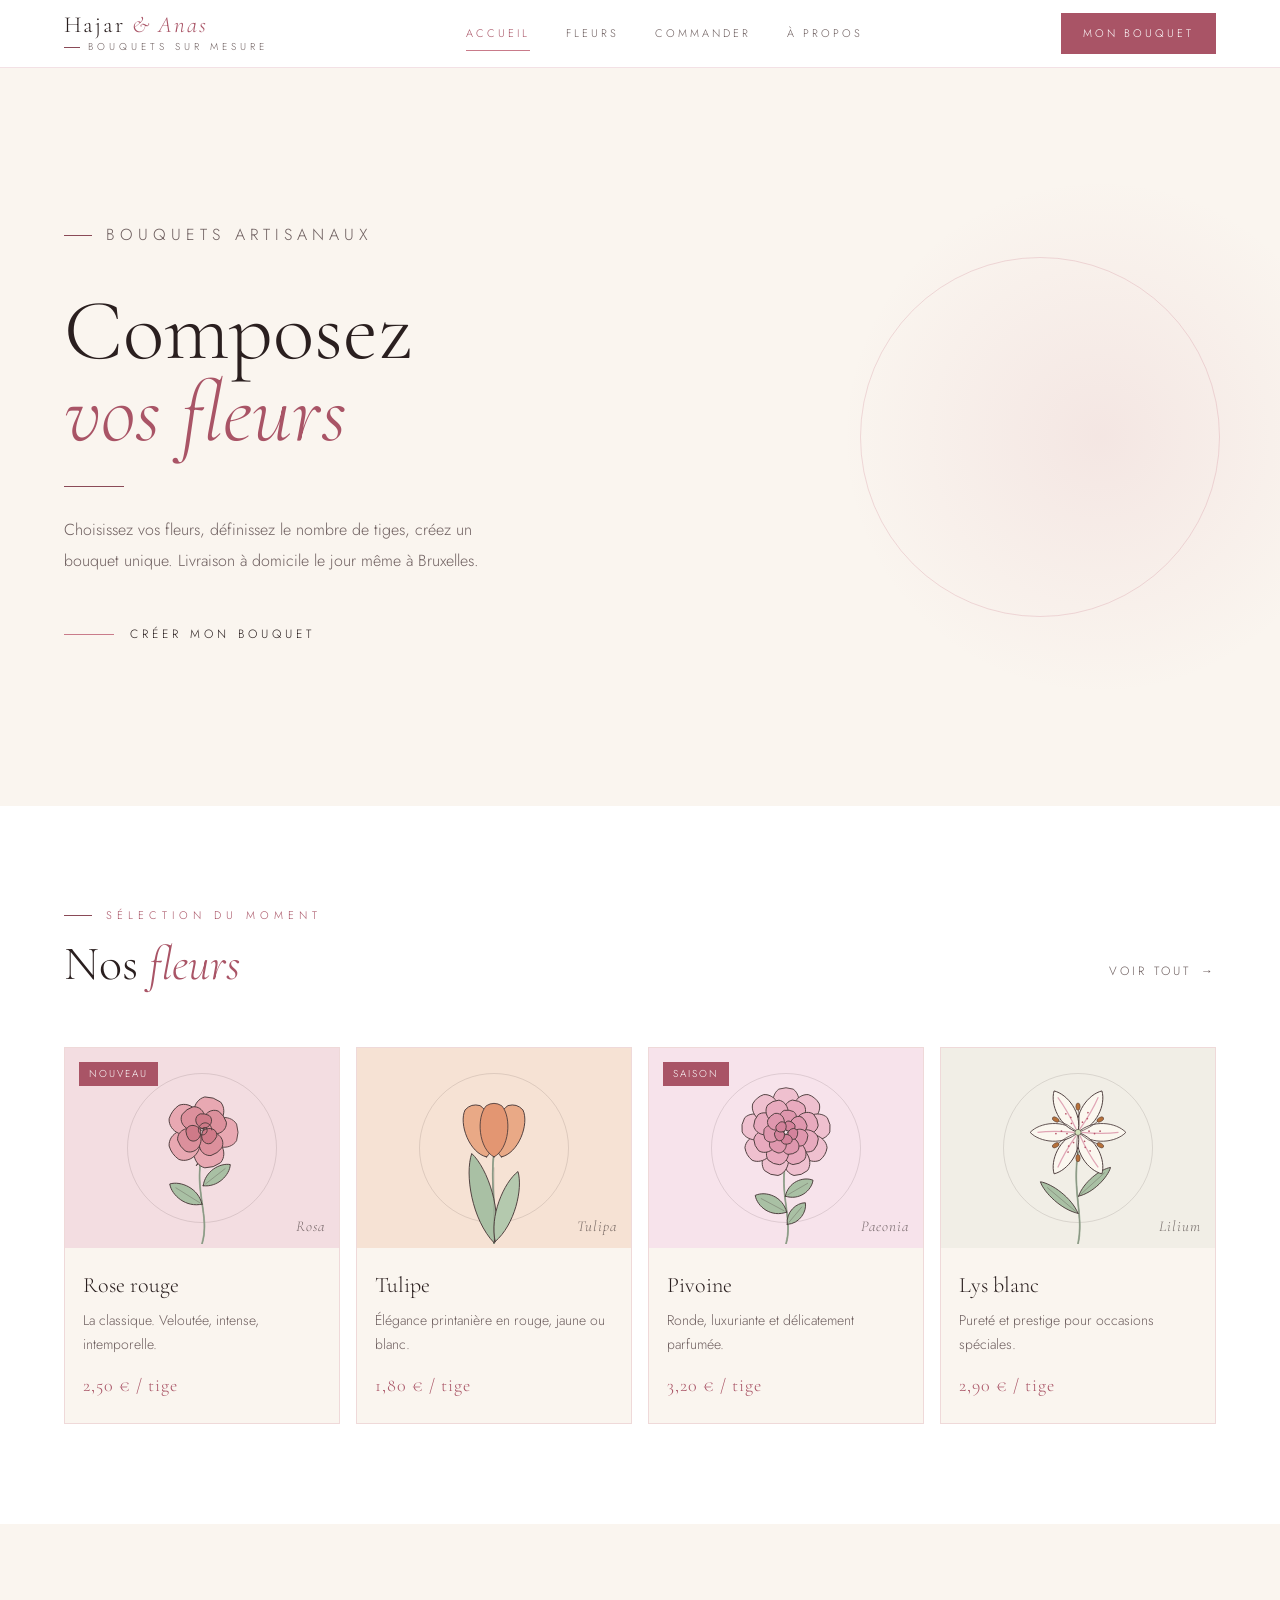
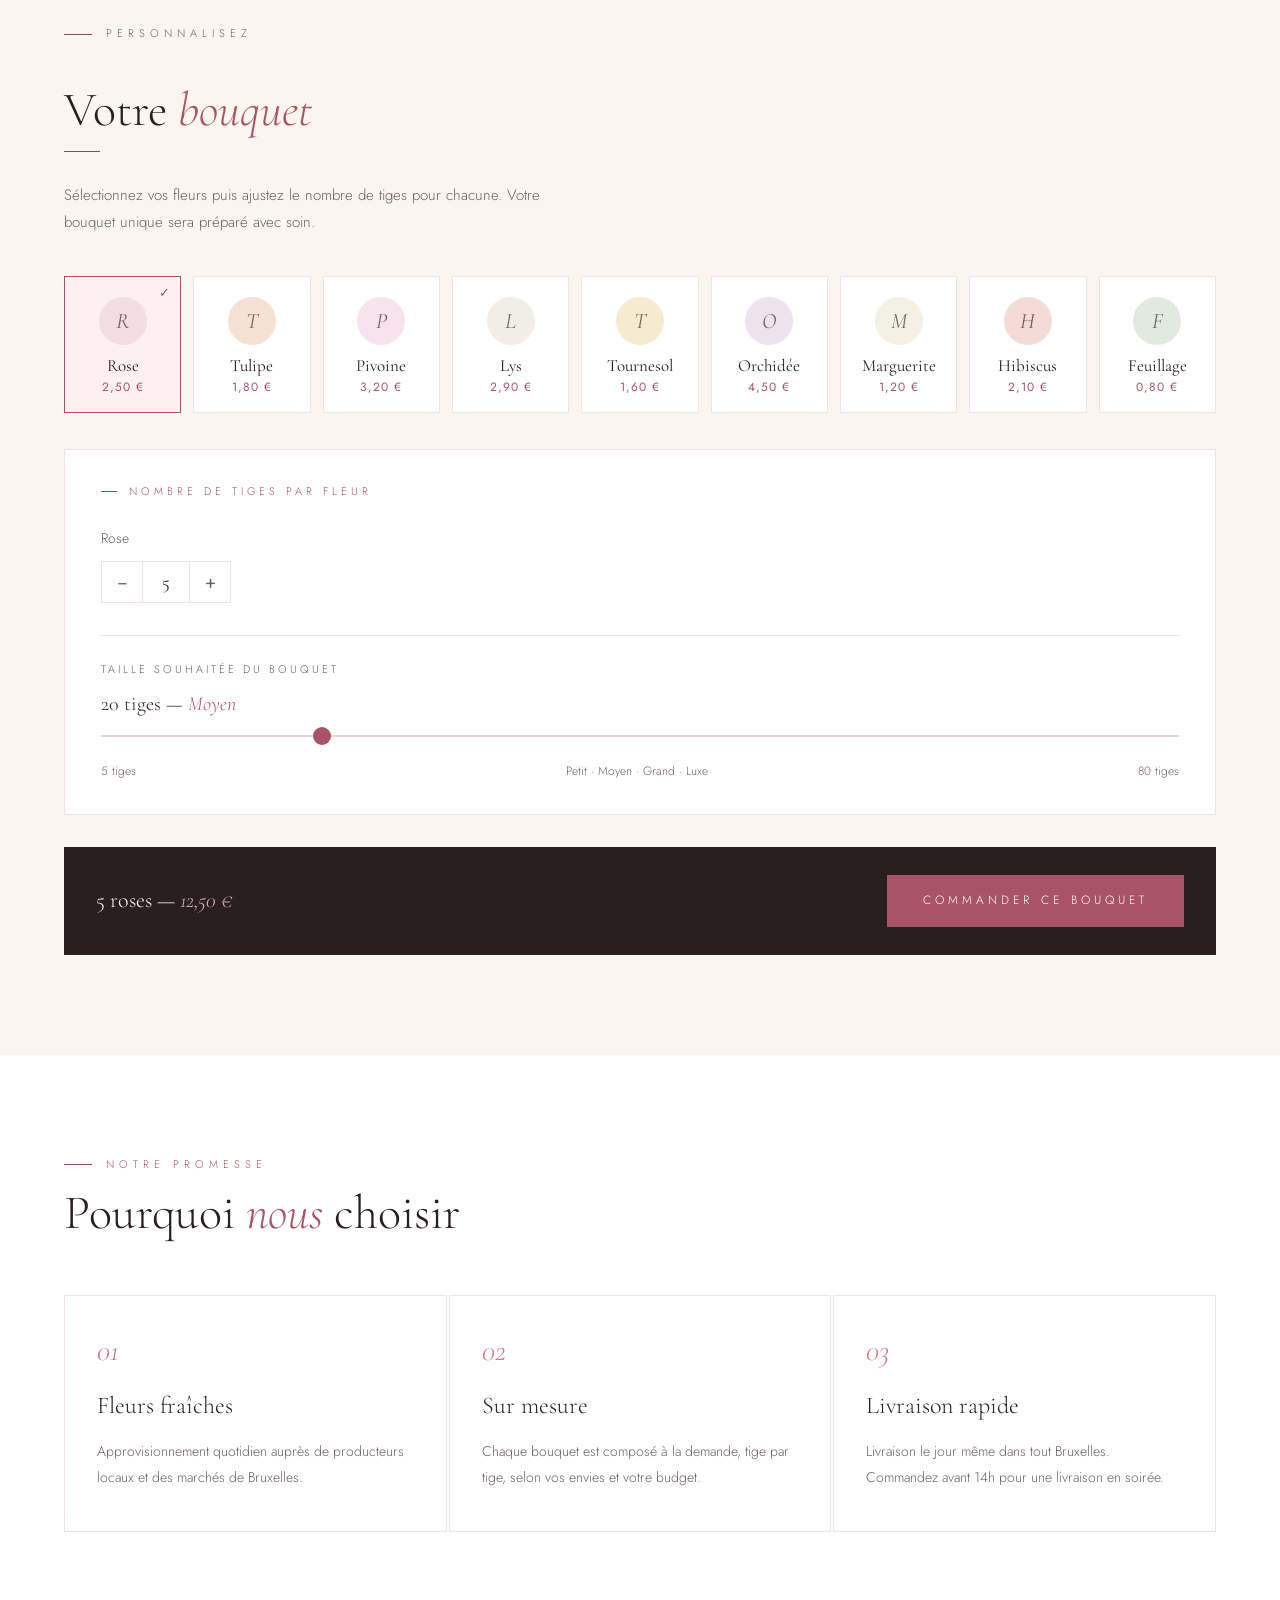
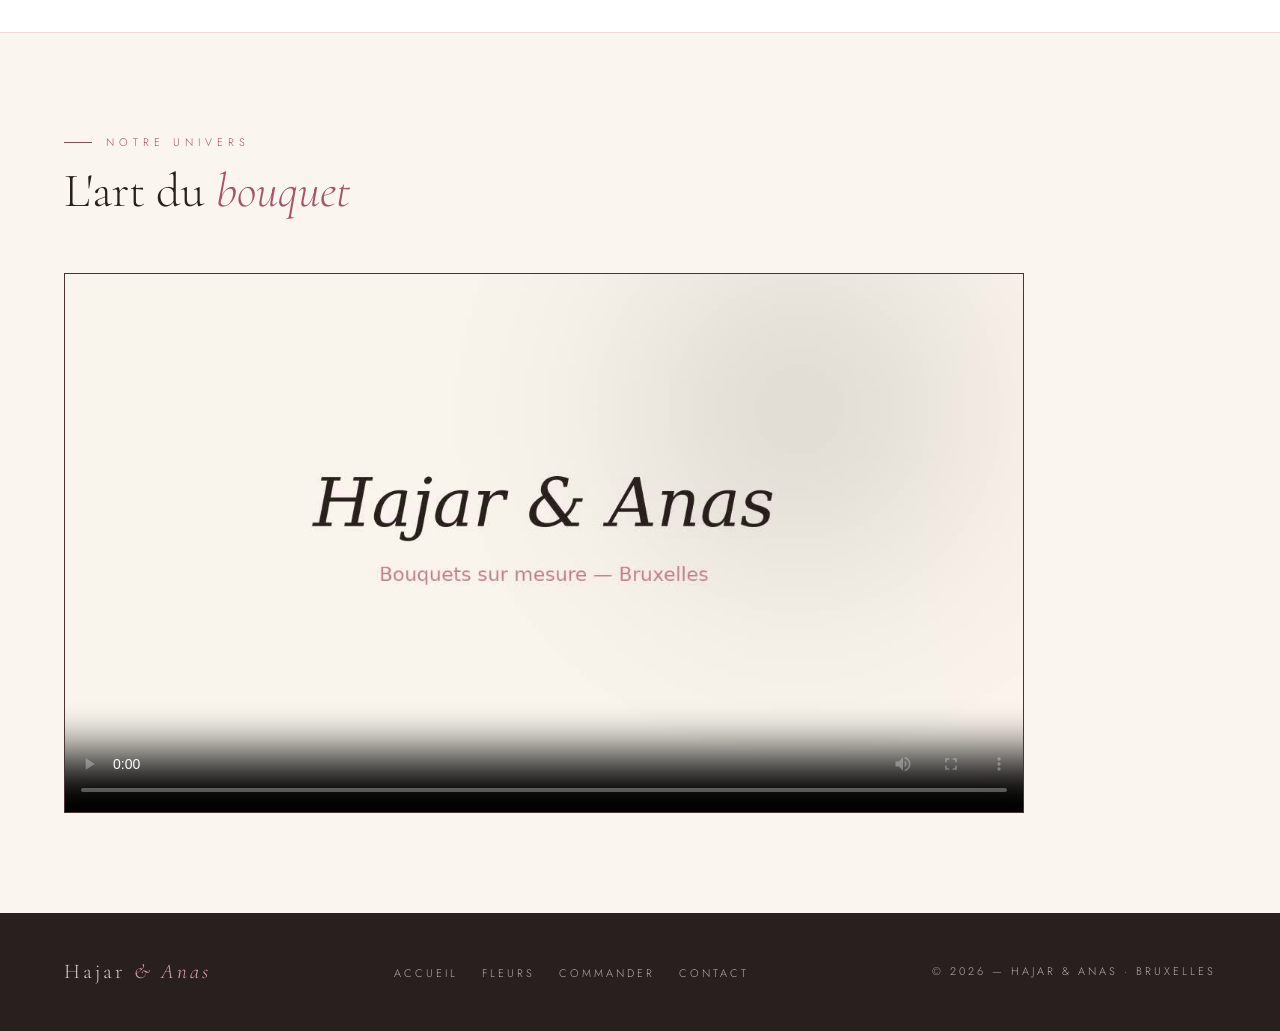
==== commit efdfc6f9: "Hajar & Anas : illustrations botaniques pour les 9 fleurs Co-Authored-By: Claude Opus 5.5 <noreply@a" ====
--- a/projets/hajar-anas/index.html
+++ b/projets/hajar-anas/index.html
@@ -67,6 +67,7 @@
 
     <article class="fleur-card">
       <div class="fleur-img teinte-rose">
+        <img class="illu" src="images/fleurs/rose.svg" alt="" loading="lazy" />
         <span class="fleur-badge">Nouveau</span>
         <span class="fleur-latin" aria-hidden="true">Rosa</span>
       </div>
@@ -79,6 +80,7 @@
 
     <article class="fleur-card">
       <div class="fleur-img teinte-tulipe">
+        <img class="illu" src="images/fleurs/tulipe.svg" alt="" loading="lazy" />
         <span class="fleur-latin" aria-hidden="true">Tulipa</span>
       </div>
       <div class="fleur-body">
@@ -90,6 +92,7 @@
 
     <article class="fleur-card">
       <div class="fleur-img teinte-pivoine">
+        <img class="illu" src="images/fleurs/pivoine.svg" alt="" loading="lazy" />
         <span class="fleur-badge">Saison</span>
         <span class="fleur-latin" aria-hidden="true">Paeonia</span>
       </div>
@@ -102,6 +105,7 @@
 
     <article class="fleur-card">
       <div class="fleur-img teinte-lys">
+        <img class="illu" src="images/fleurs/lys.svg" alt="" loading="lazy" />
         <span class="fleur-latin" aria-hidden="true">Lilium</span>
       </div>
       <div class="fleur-body">
--- a/projets/hajar-anas/css/commun.css
+++ b/projets/hajar-anas/css/commun.css
@@ -269,6 +269,21 @@
   transition: transform 0.6s, opacity 0.4s;
 }
 
+/* Illustration dessinée : affichée entière, centrée sur la teinte de la fleur */
+.fleur-img img.illu {
+  object-fit: contain;
+  padding: 12px 0 4px;
+}
+
+/* Avec une illustration, le nom latin devient une petite légende en bas à droite */
+.fleur-img:has(.illu) .fleur-latin {
+  position: absolute;
+  right: 14px;
+  bottom: 8px;
+  font-size: 15px;
+  z-index: 3;
+}
+
 .fleur-badge {
   position: absolute;
   top: 14px; left: 14px;
